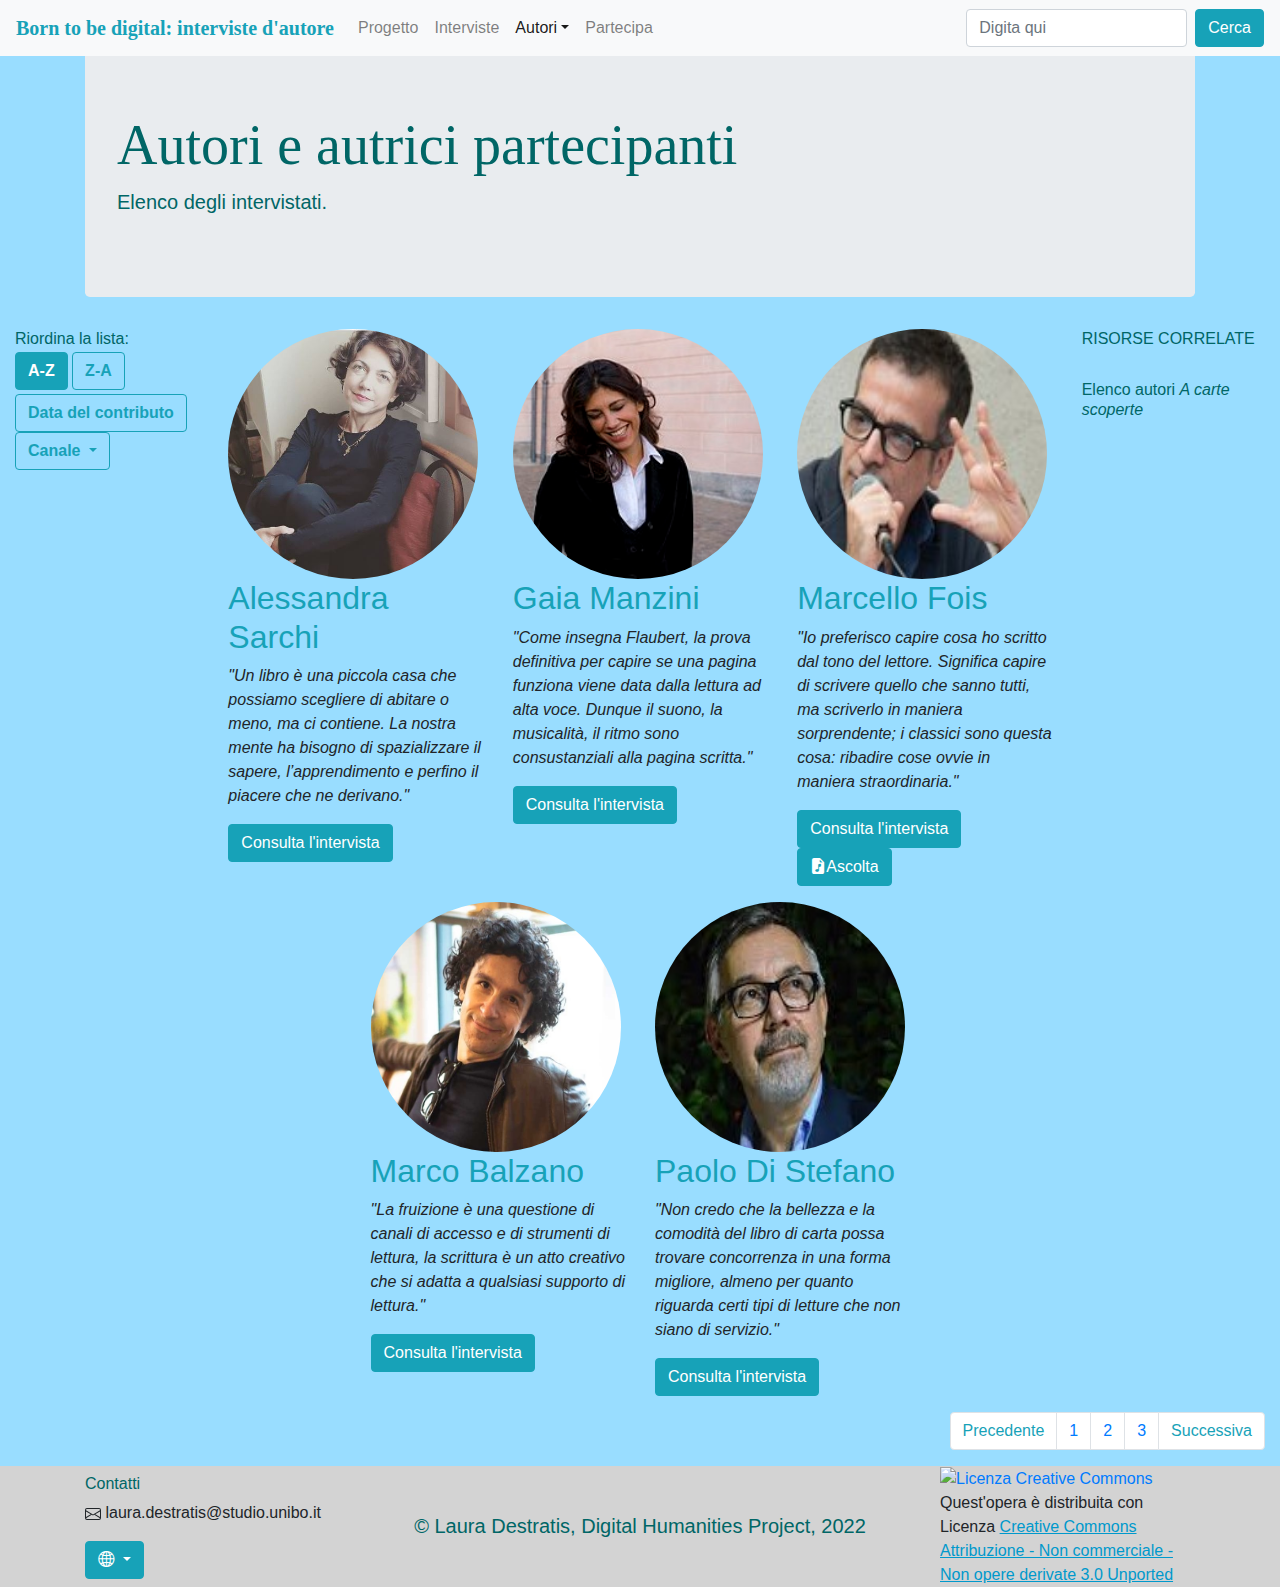
==== pages/autori.html @ b8a212ca "Add files via upload" ====
<!DOCTYPE html>
<html lang="it">

<head>
  <meta charset="utf-8">
  <meta name="viewport" content="width=device-width, initial-scale=1, shrink-to-fit=no">
  <meta name="keywords" content="interviste, autori, autrici, scrittura, digitale, digital, narrativa, ebook, audiolibri, elettronica"/>
  <meta name="description" content="Interviste ad autori e autrici sul tema della scrittura destinata al digitale"/>
  <meta name="author" content="Laura Destratis"/>
  <link rel="shortcut icon" href="../img/favicon/favicon.ico"/>
  <link rel="stylesheet" type="text/css" href="../bootstrap/css/bootstrap.min.css">
  <link rel="stylesheet" type="text/css" href="../style/style.css">
  <link rel="stylesheet" href="https://cdn.jsdelivr.net/npm/bootstrap-icons@1.4.0/font/bootstrap-icons.css">
  <title>Born to be digital: interviste d'autore - Autori</title>
</head>



<body>
  <!-- header -->
  <header>
    <nav class="navbar navbar-expand-lg navbar-light bg-light fixed-top">
      <a class="navbar-brand text-info" id="introtitle" href="../index.html">Born to be digital: interviste d'autore</a>
      <button class="navbar-toggler" type="button" data-toggle="collapse" data-target="#navbarSupportedContent" aria-controls="navbarSupportedContent" aria-expanded="false" aria-label="Toggle navigation">
        <span class="navbar-toggler-icon"></span>
      </button>
      <div class="collapse navbar-collapse" id="navbarSupportedContent">
        <ul class="navbar-nav mr-auto">
          <li class="nav-item">
            <a class="nav-link" href="progetto.html">Progetto</a>
          </li>
          <li class="nav-item">
            <a class="nav-link" href="interviste.html">Interviste</a>
          </li>
          <li class="nav-item dropdown">
            <a class="nav-link dropdown-toggle active" href="#" id="navbarDropdown" role="button" data-toggle="dropdown" aria-haspopup="true" aria-expanded="false">Autori</a> 
            <div class="dropdown-menu" aria-labelledby="navbarDropdown">
              <a class="dropdown-item" href="autori/alessandra_sarchi.html">Alessandra Sarchi</a>
              <a class="dropdown-item" href="#">Gaia Manzini</a>
              <a class="dropdown-item" href="#">Marcello Fois</a>
              <a class="dropdown-item" href="#">Marco Balzano</a>
              <a class="dropdown-item" href="#">Paolo Di Stefano</a>
            </div>
          </li>
          <li class="nav-item">
            <a class="nav-link" href="partecipa.html">Partecipa</a>
          </li>
        </ul>
        <form class="form-inline my-2 my-lg-0">
          <input class="form-control mr-sm-2" type="search" placeholder="Digita qui" aria-label="Search">
          <button class="btn btn-info" type="submit">Cerca</button>
        </form>
      </div>
    </nav> 
    <div class="container background-blue pt-5">
      <div class="jumbotron">
        <h1 class="display-4">Autori e autrici partecipanti</h1>
        <p class="lead">Elenco degli intervistati.</p>
      </div>
    </div>
  </header>

  <section>
      <div class="container-fluid">
        <div class="row">
        <div class="col-md-2">
          <aside>
                <div class="checkbox-container">
                    <h6 class="mb-0">Riordina la lista:</h6>
                      <div class="btn-group-toggle" data-toggle="buttons">
                          <label class="btn btn-outline-info active mt-1">
                                <input type="radio" checked> A-Z
                          </label>
                          <label class="btn btn-outline-info mt-1">
                                <input type="radio"> Z-A
                          </label>
                          <label class="btn btn-outline-info mt-1">
                                <input type="radio"> Data del contributo
                          </label>
                      </div>
                </div>  
                       <div class="dropdown">
                              <button class="btn btn-outline-info dropdown-toggle" type="button" data-toggle="dropdown" aria-expanded="false">
                                Canale
                              </button>
                              <div class="dropdown-menu" aria-labelledby="dropdownMenuButton">
                                <a class="dropdown-item" href="#">Lettura</a>
                                <a class="dropdown-item bi bi-file-earmark-music-fill" href="#">Ascolto</a>
                              </div>
                          </div>       
            </aside>
          </div>
          <div class="col-lg-8">
            <div class="row">
              <div class="col-lg-4">
                <img class="rounded-circle" alt="Alessandra Sarchi" src="icone_autori/Sarchi.jpg" data-holder-rendered="true">
                <h2><a href="autori/alessandra_sarchi.html" class="text-info">Alessandra Sarchi</a></h2>
                <p class="estratto">"Un libro è una piccola casa che possiamo scegliere di abitare o meno, ma ci contiene. La nostra mente ha bisogno di spazializzare il sapere, l’apprendimento e perfino il piacere che ne derivano."</p>
                <p><a class="btn btn-info" href="interviste/intervista_sarchi.html" role="button">Consulta l'intervista</a></p>
              </div>
              <div class="col-lg-4">
                <img class="rounded-circle" alt="Gaia Manzini" src="icone_autori/Manzini.jpg" data-holder-rendered="true">
                <h2 class="text-info">Gaia Manzini</h2>
                <p class="estratto">"Come insegna Flaubert, la prova definitiva per capire se una pagina funziona viene data dalla lettura ad alta voce. Dunque il suono, la musicalità, il ritmo sono consustanziali alla pagina scritta."</p>
                <p><a class="btn btn-info" href="#" role="button">Consulta l'intervista</a></p>
              </div><!-- /.col-lg-4 -->
              <div class="col-lg-4">
                <img class="rounded-circle" alt="Marcello Fois" src="icone_autori/Fois.jpg" data-holder-rendered="true">
                <h2 class="text-info">Marcello Fois</h2>
                <p class="estratto">"Io preferisco capire cosa ho scritto dal tono del lettore. Significa capire di scrivere quello che sanno tutti, ma scriverlo in maniera sorprendente; i classici sono questa cosa: ribadire cose ovvie in maniera straordinaria."</p>
                <p><a class="btn btn-info" href="#" role="button">Consulta l'intervista</a>
                  <a class="btn btn-info bi bi-file-earmark-music-fill" href="#" role="button">Ascolta</a></p>

              </div><!-- /.col-lg-4 -->
            </div>
            <div class="row justify-content-center"> <!--bootstrap horizontal alignment-->
            <div class="col-lg-4">
             <img class="rounded-circle" alt="Marco Balzano" src="icone_autori/Balzano.jpg" data-holder-rendered="true">
              <h2 class="text-info">Marco Balzano</h2>
              <p class="estratto">"La fruizione è una questione di canali di accesso e di strumenti di lettura, la scrittura è un atto creativo che si adatta a qualsiasi supporto di lettura."</p>
              <p><a class="btn btn-info" href="#" role="button">Consulta l'intervista</a></p>
            </div><!-- /.col-lg-4 -->
            <div class="col-lg-4">
              <img class="rounded-circle" alt="Paolo Di Stefano" src="icone_autori/DiStefano.jpg" data-holder-rendered="true">
              <h2 class="text-info">Paolo Di Stefano</h2>
              <p class="estratto">"Non credo che la bellezza e la comodità del libro di carta possa trovare concorrenza in una forma migliore, almeno per quanto riguarda certi tipi di letture che non siano di servizio."</p>
              <p><a class="btn btn-info" href="#" role="button">Consulta l'intervista</a></p>
            </div>
        </div><!--row-->
      </div>
        <div class="col-lg-2">
            <h6>RISORSE CORRELATE</h6>
            <br>
            <h6>Elenco autori <cite>A carte scoperte</cite>
        </div>
      </div>

    <nav aria-label="Page navigation example">
      <ul class="pagination justify-content-end">
        <li class="page-item disabled">
          <a class="page-link text-info">Precedente</a>
        </li>
        <li class="page-item text-info"><a class="page-link" href="#">1</a></li>
        <li class="page-item text-info"><a class="page-link" href="#">2</a></li>
        <li class="page-item text-info"><a class="page-link" href="#">3</a></li>
        <li class="page-item">
          <a class="page-link text-info" href="#">Successiva</a>
        </li>
      </ul>
    </nav>

  </section>

  <!-- footer -->
  <footer>
    <div class="container">
      <div class="row justify-content-between align-items-center">
        <div class="col-md-3">
          <h6>Contatti</h6>
          <p>
            <svg xmlns="http://www.w3.org/2000/svg" width="16" height="16" fill="currentColor" class="bi bi-envelope" viewBox="0 0 16 16">
            <path d="M0 4a2 2 0 0 1 2-2h12a2 2 0 0 1 2 2v8a2 2 0 0 1-2 2H2a2 2 0 0 1-2-2V4zm2-1a1 1 0 0 0-1 1v.217l7 4.2 7-4.2V4a1 1 0 0 0-1-1H2zm13 2.383-4.758 2.855L15 11.114v-5.73zm-.034 6.878L9.271 8.82 8 9.583 6.728 8.82l-5.694 3.44A1 1 0 0 0 2 13h12a1 1 0 0 0 .966-.739zM1 11.114l4.758-2.876L1 5.383v5.73z"/>
            </svg>
            laura.destratis@studio.unibo.it
          </p>
          <div class="dropdown">
            <a class="btn btn-info dropdown-toggle" href="#" role="button" id="dropdownMenuLink" data-toggle="dropdown" aria-haspopup="true" aria-expanded="false">
              <i class="bi bi-globe2"></i>
            </a>
            <div class="dropdown-menu" aria-labelledby="dropdownMenuLink">
              <a class="dropdown-item" href="#">EN</a>
              <a class="dropdown-item" href="#">IT</a>
            </div>
          </div>               
        </div>
        <div class="col-md-6">
          <p class="lead mb-0 pb-1 pt-1 text-center">&copy; Laura Destratis, Digital Humanities Project, 2022</p>
        </div>
        <div class="col-md-3">
          <a rel="license" href="http://creativecommons.org/licenses/by-nc-nd/3.0/" target="_blank"><img alt="Licenza Creative Commons" src="https://i.creativecommons.org/l/by-nc-nd/3.0/88x31.png"/><br></a>Quest'opera è distribuita con Licenza <a rel="license" href="http://creativecommons.org/licenses/by-nc-nd/3.0/" class="link" target="_blank">Creative Commons Attribuzione - Non commerciale - Non opere derivate 3.0 Unported</a>
        </div>
    </div>
    </div>

  </footer>


  <!--importazione jquery necessario per bootstrap-->
  <script src="https://code.jquery.com/jquery-3.5.1.slim.min.js" integrity="sha384-DfXdz2htPH0lsSSs5nCTpuj/zy4C+OGpamoFVy38MVBnE+IbbVYUew+OrCXaRkfj" crossorigin="anonymous"></script>

  <script src="../bootstrap/js/bootstrap.bundle.min.js"></script>
</body>

</html>
---- style/style.css ----
body { 
	background-color: #99ddff;
}

#mainscreen1 {
	opacity: 0.6;
}

#textonimage {
	position: relative;
	text-align: center;
	color: white;
}

.no-padding {
  padding-left: 0;
  padding-right: 0;
}

.centered {
	 position: absolute;
	 top: 50%;
	 left: 50%;
	 transform: translate(-50%, -50%);
	 font-family: papyrus;
	 font-size: 6vw;
	 color: #006666;
	 text-shadow: 2px 2px 5px #006666;
}

#sottotitolo {
	 font-family: papyrus;
	 font-size: 5vw;
}

.link {
	color: #0099CC; /* codice di info */
	text-decoration: underline;
}

#vocisinistra {
	font-weight: normal;
}

footer {
	background: lightgray;
}

#introtitle {
	font-family: papyrus;
	font-weight: bold;
}

#introintervista  {
	background-color: #99ddff;
  	border:2px solid dodgerblue;
  	border-radius: 5px;
  	padding: 20px;
 	margin: 20px;
 	text-align: justify;
}

.display-4 {
	font-family: papyrus;
	color: #006666;
}

.lead, h3, h6 {
	color: #006666;
}

.estratto {
	font-style: italic;
}


#home-tab, #profile-tab {
	font-weight: bold;
	background-color: #e0ebeb
}

.btn-outline-info {
	font-weight: bold;
	font-style: normal;
}


#titpar {
	color: #e0ebeb;
}

.rounded-circle {
	width:250px;
	height:250px;
}


.form-control {
 padding-right: 0;
}

.logo-width {
	width: 300px;
}

/* card */
.card-body .form-check {
	display: inline; 
	margin-left: 10px;
}

.card-header b > a, .card-text > b > a, li > b > a {
	color: #61879E;
}

.card-text > span {display: inline-block; width: 200px;}
aside .card:hover, .card-tool:hover, .card-item:hover, .card-related-item:hover {box-shadow: 0px 5px 40px -10px rgba(122, 144, 173, .9); -webkit-box-shadow: 0px 5px 40px -10px rgba(38, 44, 52, .9); -moz-box-shadow: 0px 5px 40px -10px rgba(38, 44, 52, .9);}

/* card tool */
.card-tool {
	height: 350px;
}

.card-tool > .card-body > .card-text {
	height: 215px;
}

.card-tool > .card-body > .btn {
	display: block;
	margin: 0 auto;
}


.card-tool > .card-body > h3 {
	font-size: 1.5em;
}

/* card lista */
.card-item .btn {
	width: 100%;
}
.card-item > .card-body > .card-metadata {
	height: 250px;
}

.card-metadata > h4 {
	font-size: 1.2em;
}

@media screen and (max-width: 1025px) {
    .card-item > .card-body > .card-metadata {height: 400px;}
}

#area_principale { 
	margin-top: 2%;
}
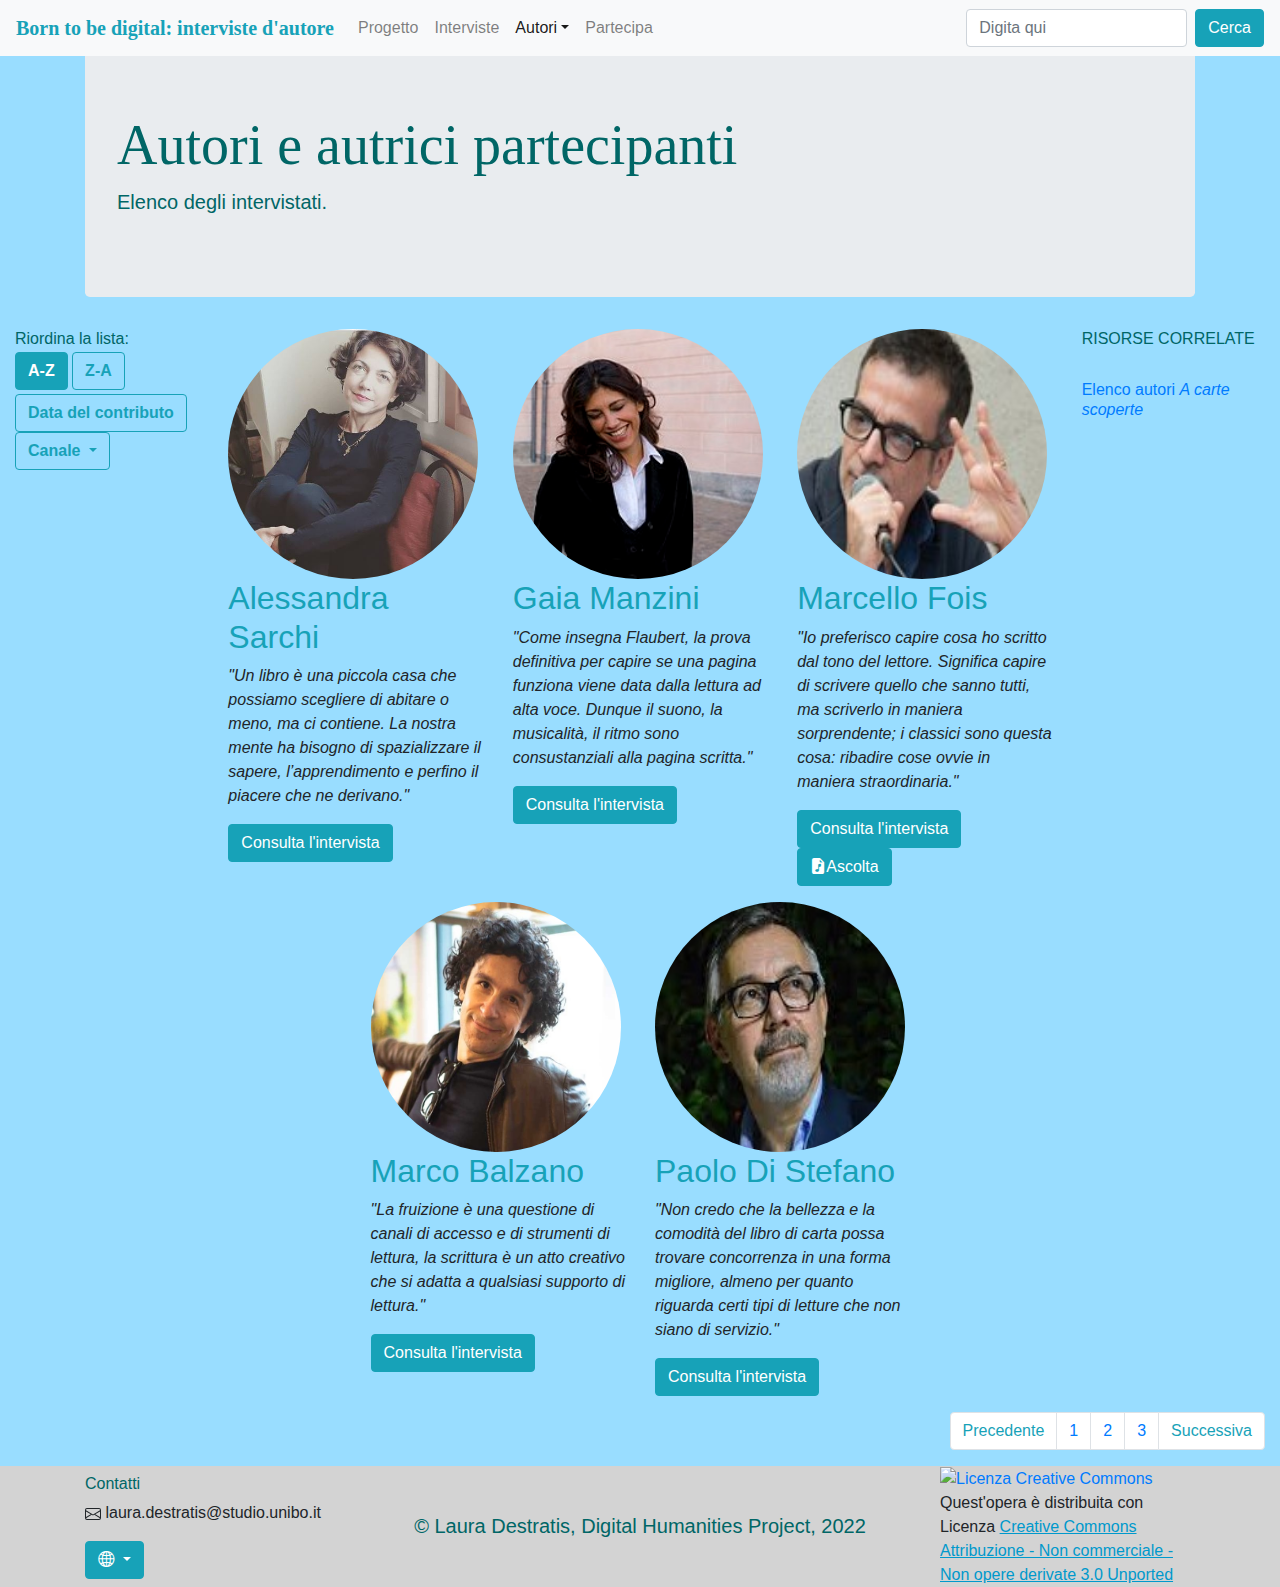
==== commit 15330660: "Update autori.html" ====
--- a/pages/autori.html
+++ b/pages/autori.html
@@ -131,7 +131,7 @@
         <div class="col-lg-2">
             <h6>RISORSE CORRELATE</h6>
             <br>
-            <h6>Elenco autori <cite>A carte scoperte</cite>
+            <h6><a href="https://master.unibo.it/editoria/it/a-carte-scoperte/a-carte-scoperte-autori">Elenco autori <cite>A carte scoperte</cite></a>
         </div>
       </div>
 
@@ -194,4 +194,4 @@
 </html>
 
 
-  +  
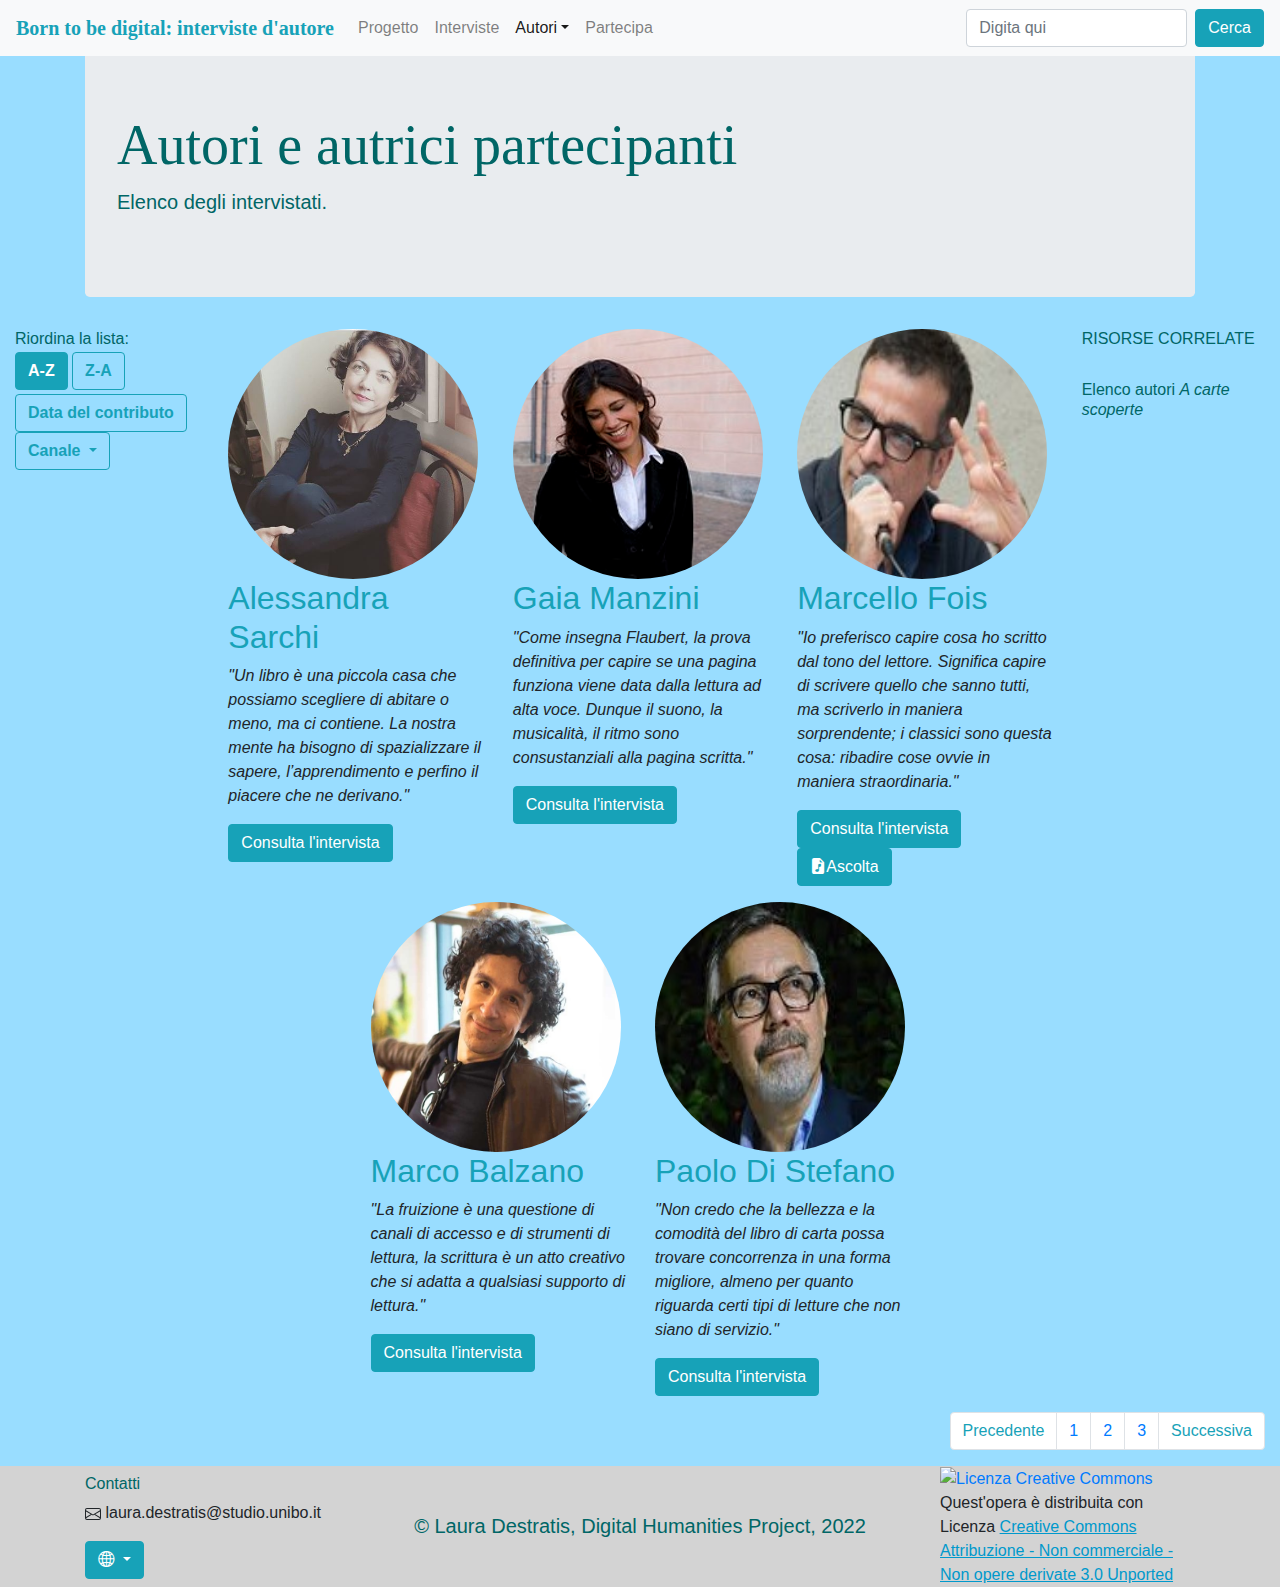
==== commit d1105dbb: "Add files via upload" ====
--- a/pages/autori.html
+++ b/pages/autori.html
@@ -131,7 +131,7 @@
         <div class="col-lg-2">
             <h6>RISORSE CORRELATE</h6>
             <br>
-            <h6><a href="https://master.unibo.it/editoria/it/a-carte-scoperte/a-carte-scoperte-autori">Elenco autori <cite>A carte scoperte</cite></a>
+            <h6>Elenco autori <cite>A carte scoperte</cite>
         </div>
       </div>
 
@@ -194,4 +194,4 @@
 </html>
 
 
-  
+  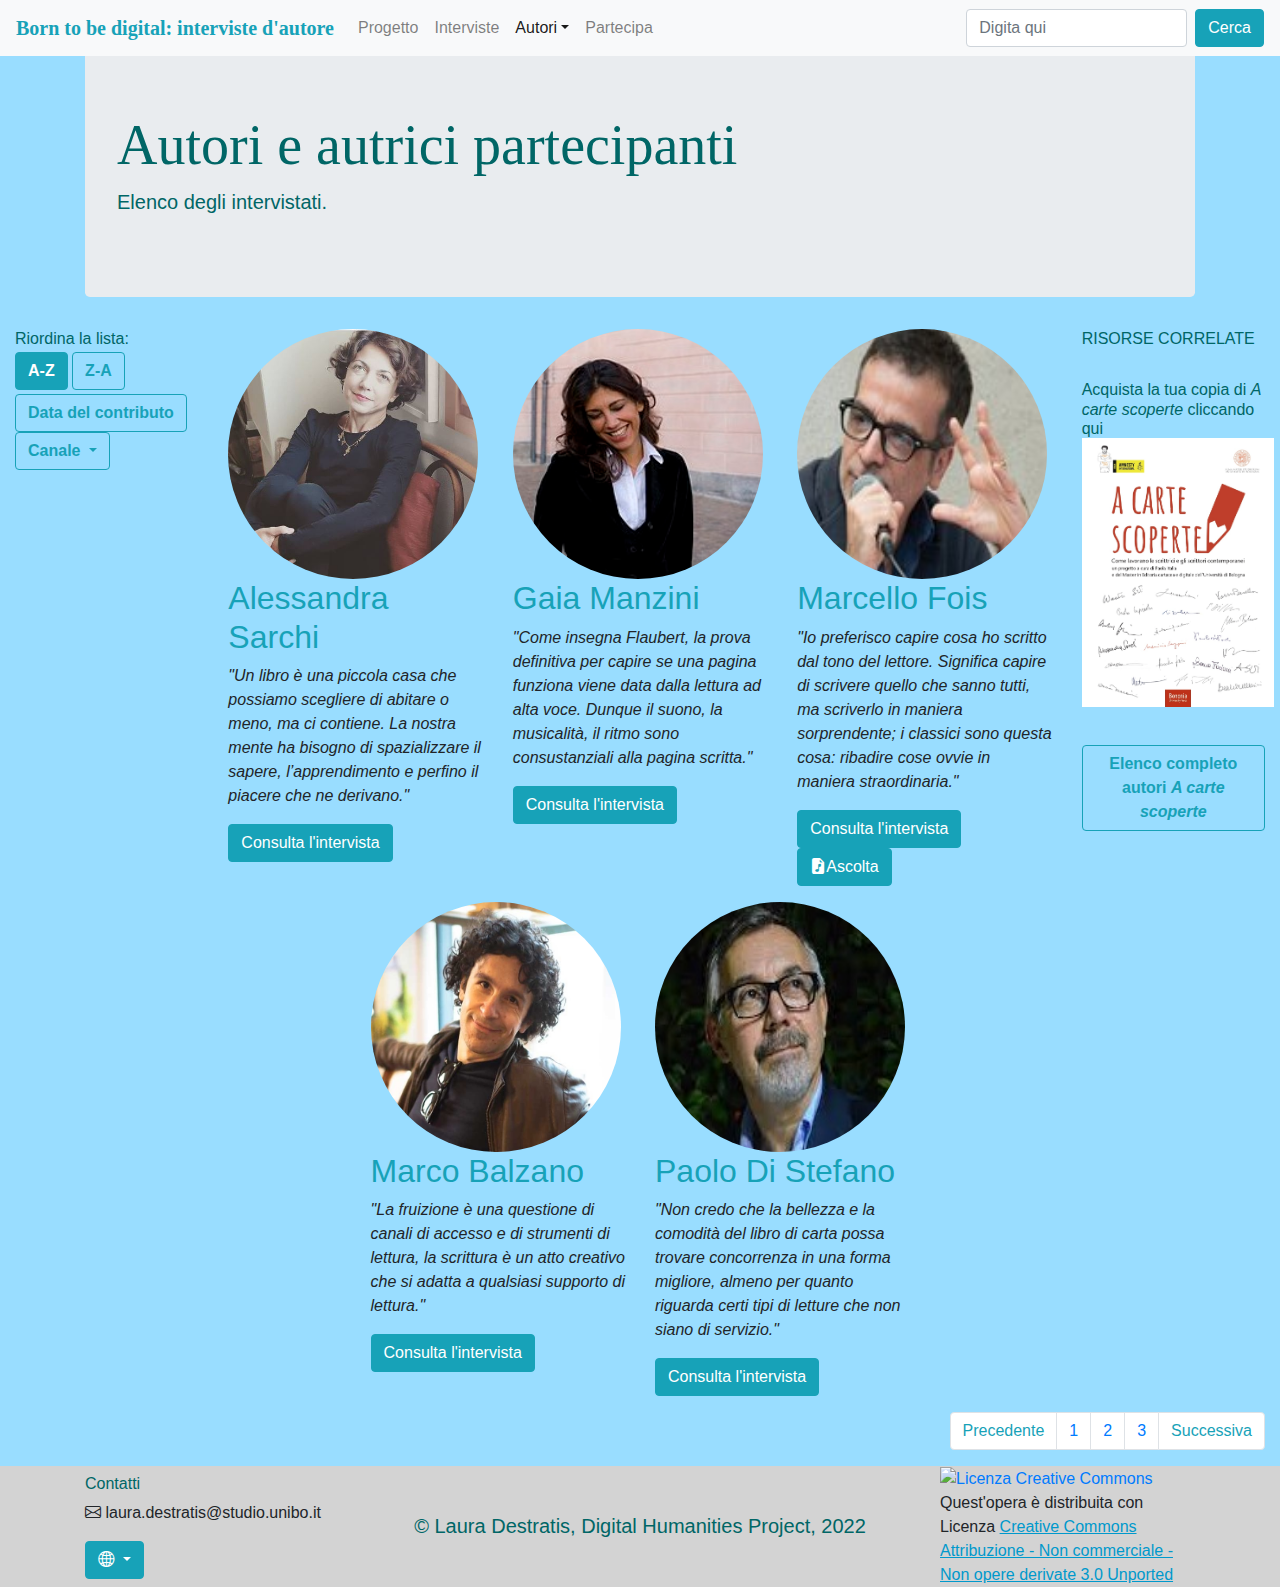
==== commit c6d83af8: "Add files via upload" ====
--- a/pages/autori.html
+++ b/pages/autori.html
@@ -63,32 +63,31 @@
   <section>
       <div class="container-fluid">
         <div class="row">
-        <div class="col-md-2">
+          <div class="col-md-2">
           <aside>
-                <div class="checkbox-container">
-                    <h6 class="mb-0">Riordina la lista:</h6>
-                      <div class="btn-group-toggle" data-toggle="buttons">
-                          <label class="btn btn-outline-info active mt-1">
-                                <input type="radio" checked> A-Z
-                          </label>
-                          <label class="btn btn-outline-info mt-1">
-                                <input type="radio"> Z-A
-                          </label>
-                          <label class="btn btn-outline-info mt-1">
-                                <input type="radio"> Data del contributo
-                          </label>
-                      </div>
-                </div>  
-                       <div class="dropdown">
-                              <button class="btn btn-outline-info dropdown-toggle" type="button" data-toggle="dropdown" aria-expanded="false">
-                                Canale
-                              </button>
-                              <div class="dropdown-menu" aria-labelledby="dropdownMenuButton">
-                                <a class="dropdown-item" href="#">Lettura</a>
-                                <a class="dropdown-item bi bi-file-earmark-music-fill" href="#">Ascolto</a>
-                              </div>
-                          </div>       
-            </aside>
+              <div class="checkbox-container">
+                  <h6 class="mb-0">Riordina la lista:</h6>
+                    <div class="btn-group-toggle" data-toggle="buttons">
+                      <label class="btn btn-outline-info active mt-1">
+                            <input type="radio" checked> A-Z
+                      </label>
+                      <label class="btn btn-outline-info mt-1">
+                            <input type="radio"> Z-A
+                      </label>
+                      <label class="btn btn-outline-info mt-1">
+                            <input type="radio"> Data del contributo
+                      </label>
+                  </div>
+              </div>  
+                <div class="dropdown">
+                    <button class="btn btn-outline-info dropdown-toggle" type="button" data-toggle="dropdown" aria-expanded="false">Canale
+                    </button>
+                    <div class="dropdown-menu" aria-labelledby="dropdownMenuButton">
+                      <a class="dropdown-item" href="#">Lettura</a>
+                      <a class="dropdown-item bi bi-file-earmark-music-fill" href="#">Ascolto</a>
+                    </div>
+                  </div>       
+          </aside>
           </div>
           <div class="col-lg-8">
             <div class="row">
@@ -110,45 +109,50 @@
                 <p class="estratto">"Io preferisco capire cosa ho scritto dal tono del lettore. Significa capire di scrivere quello che sanno tutti, ma scriverlo in maniera sorprendente; i classici sono questa cosa: ribadire cose ovvie in maniera straordinaria."</p>
                 <p><a class="btn btn-info" href="#" role="button">Consulta l'intervista</a>
                   <a class="btn btn-info bi bi-file-earmark-music-fill" href="#" role="button">Ascolta</a></p>
-
               </div><!-- /.col-lg-4 -->
             </div>
             <div class="row justify-content-center"> <!--bootstrap horizontal alignment-->
-            <div class="col-lg-4">
-             <img class="rounded-circle" alt="Marco Balzano" src="icone_autori/Balzano.jpg" data-holder-rendered="true">
-              <h2 class="text-info">Marco Balzano</h2>
-              <p class="estratto">"La fruizione è una questione di canali di accesso e di strumenti di lettura, la scrittura è un atto creativo che si adatta a qualsiasi supporto di lettura."</p>
-              <p><a class="btn btn-info" href="#" role="button">Consulta l'intervista</a></p>
-            </div><!-- /.col-lg-4 -->
-            <div class="col-lg-4">
-              <img class="rounded-circle" alt="Paolo Di Stefano" src="icone_autori/DiStefano.jpg" data-holder-rendered="true">
-              <h2 class="text-info">Paolo Di Stefano</h2>
-              <p class="estratto">"Non credo che la bellezza e la comodità del libro di carta possa trovare concorrenza in una forma migliore, almeno per quanto riguarda certi tipi di letture che non siano di servizio."</p>
-              <p><a class="btn btn-info" href="#" role="button">Consulta l'intervista</a></p>
-            </div>
-        </div><!--row-->
-      </div>
+              <div class="col-lg-4">
+               <img class="rounded-circle" alt="Marco Balzano" src="icone_autori/Balzano.jpg" data-holder-rendered="true">
+                <h2 class="text-info">Marco Balzano</h2>
+                <p class="estratto">"La fruizione è una questione di canali di accesso e di strumenti di lettura, la scrittura è un atto creativo che si adatta a qualsiasi supporto di lettura."</p>
+                <p><a class="btn btn-info" href="#" role="button">Consulta l'intervista</a></p>
+              </div><!-- /.col-lg-4 -->
+              <div class="col-lg-4">
+                <img class="rounded-circle" alt="Paolo Di Stefano" src="icone_autori/DiStefano.jpg" data-holder-rendered="true">
+                <h2 class="text-info">Paolo Di Stefano</h2>
+                <p class="estratto">"Non credo che la bellezza e la comodità del libro di carta possa trovare concorrenza in una forma migliore, almeno per quanto riguarda certi tipi di letture che non siano di servizio."</p>
+                <p><a class="btn btn-info" href="#" role="button">Consulta l'intervista</a></p>
+              </div>
+            </div><!--row-->
+        </div>
         <div class="col-lg-2">
+        <aside>
             <h6>RISORSE CORRELATE</h6>
             <br>
-            <h6>Elenco autori <cite>A carte scoperte</cite>
+            <h6>Acquista la tua copia di <cite>A carte scoperte</cite> cliccando qui<a href="https://buponline.com/prodotto/a-carte-scoperte/" target="_blank" title="Acquista copia" title="Acquista copia">
+            <img src="../img/acartescoperte.jpg" style="width: 12rem;">  
+            <br>
+            <br>
+            <br>
+            <a class="btn btn-outline-info" href="https://master.unibo.it/editoria/it/a-carte-scoperte/a-carte-scoperte-autori" role="button">Elenco completo autori <cite>A carte scoperte</cite></a>
+        </aside>
         </div>
       </div>
 
-    <nav aria-label="Page navigation example">
-      <ul class="pagination justify-content-end">
-        <li class="page-item disabled">
-          <a class="page-link text-info">Precedente</a>
-        </li>
-        <li class="page-item text-info"><a class="page-link" href="#">1</a></li>
-        <li class="page-item text-info"><a class="page-link" href="#">2</a></li>
-        <li class="page-item text-info"><a class="page-link" href="#">3</a></li>
-        <li class="page-item">
-          <a class="page-link text-info" href="#">Successiva</a>
-        </li>
-      </ul>
-    </nav>
-
+      <nav aria-label="Page navigation example">
+        <ul class="pagination justify-content-end">
+          <li class="page-item disabled">
+            <a class="page-link text-info">Precedente</a>
+          </li>
+          <li class="page-item text-info"><a class="page-link" href="#">1</a></li>
+          <li class="page-item text-info"><a class="page-link" href="#">2</a></li>
+          <li class="page-item text-info"><a class="page-link" href="#">3</a></li>
+          <li class="page-item">
+            <a class="page-link text-info" href="#">Successiva</a>
+          </li>
+        </ul>
+      </nav>
   </section>
 
   <!-- footer -->
@@ -158,9 +162,7 @@
         <div class="col-md-3">
           <h6>Contatti</h6>
           <p>
-            <svg xmlns="http://www.w3.org/2000/svg" width="16" height="16" fill="currentColor" class="bi bi-envelope" viewBox="0 0 16 16">
-            <path d="M0 4a2 2 0 0 1 2-2h12a2 2 0 0 1 2 2v8a2 2 0 0 1-2 2H2a2 2 0 0 1-2-2V4zm2-1a1 1 0 0 0-1 1v.217l7 4.2 7-4.2V4a1 1 0 0 0-1-1H2zm13 2.383-4.758 2.855L15 11.114v-5.73zm-.034 6.878L9.271 8.82 8 9.583 6.728 8.82l-5.694 3.44A1 1 0 0 0 2 13h12a1 1 0 0 0 .966-.739zM1 11.114l4.758-2.876L1 5.383v5.73z"/>
-            </svg>
+            <i class="bi bi-envelope"></i>
             laura.destratis@studio.unibo.it
           </p>
           <div class="dropdown">
@@ -179,7 +181,7 @@
         <div class="col-md-3">
           <a rel="license" href="http://creativecommons.org/licenses/by-nc-nd/3.0/" target="_blank"><img alt="Licenza Creative Commons" src="https://i.creativecommons.org/l/by-nc-nd/3.0/88x31.png"/><br></a>Quest'opera è distribuita con Licenza <a rel="license" href="http://creativecommons.org/licenses/by-nc-nd/3.0/" class="link" target="_blank">Creative Commons Attribuzione - Non commerciale - Non opere derivate 3.0 Unported</a>
         </div>
-    </div>
+      </div>
     </div>
 
   </footer>
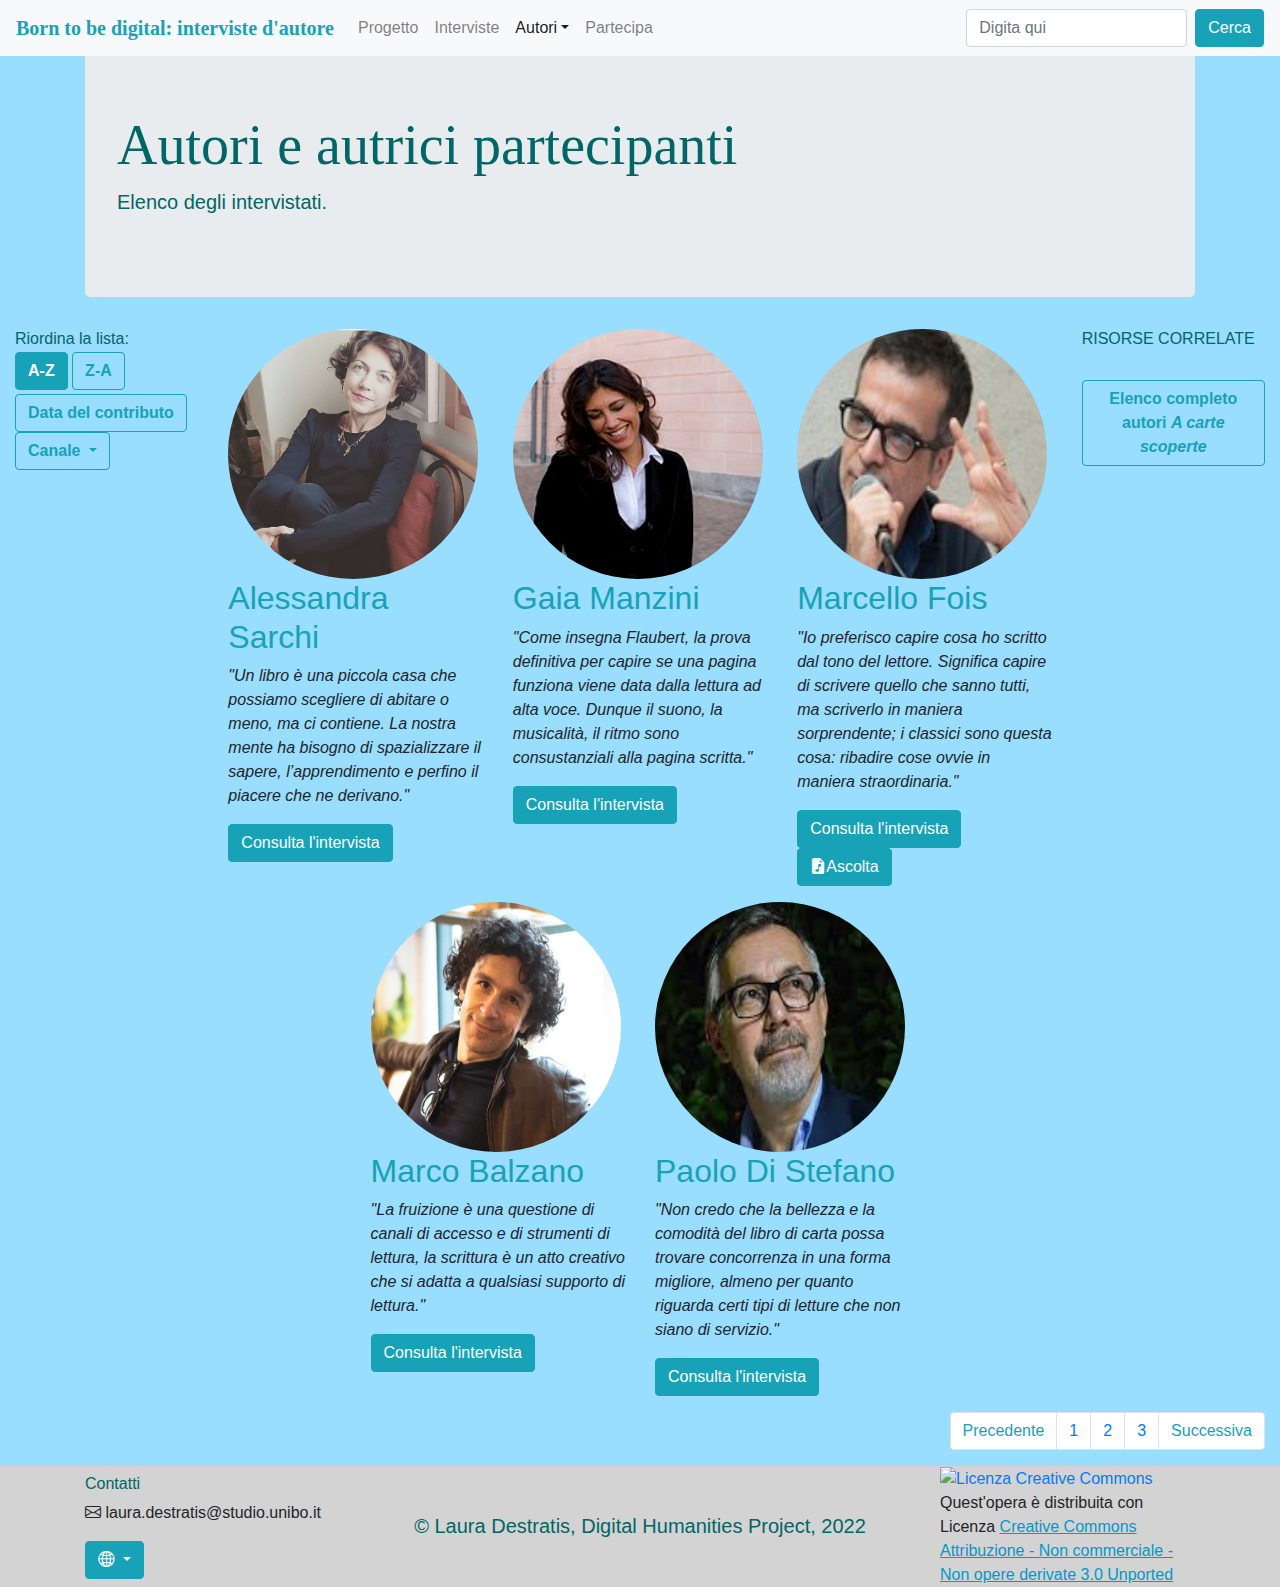
==== commit 9f5c6099: "Add files via upload" ====
--- a/pages/autori.html
+++ b/pages/autori.html
@@ -130,12 +130,7 @@
         <aside>
             <h6>RISORSE CORRELATE</h6>
             <br>
-            <h6>Acquista la tua copia di <cite>A carte scoperte</cite> cliccando qui<a href="https://buponline.com/prodotto/a-carte-scoperte/" target="_blank" title="Acquista copia" title="Acquista copia">
-            <img src="../img/acartescoperte.jpg" style="width: 12rem;">  
-            <br>
-            <br>
-            <br>
-            <a class="btn btn-outline-info" href="https://master.unibo.it/editoria/it/a-carte-scoperte/a-carte-scoperte-autori" role="button">Elenco completo autori <cite>A carte scoperte</cite></a>
+            <a class="btn btn-outline-info" href="https://master.unibo.it/editoria/it/a-carte-scoperte/a-carte-scoperte-autori" target="_blank" role="button">Elenco completo autori <cite>A carte scoperte</cite></a>
         </aside>
         </div>
       </div>
@@ -183,7 +178,6 @@
         </div>
       </div>
     </div>
-
   </footer>
 
 
